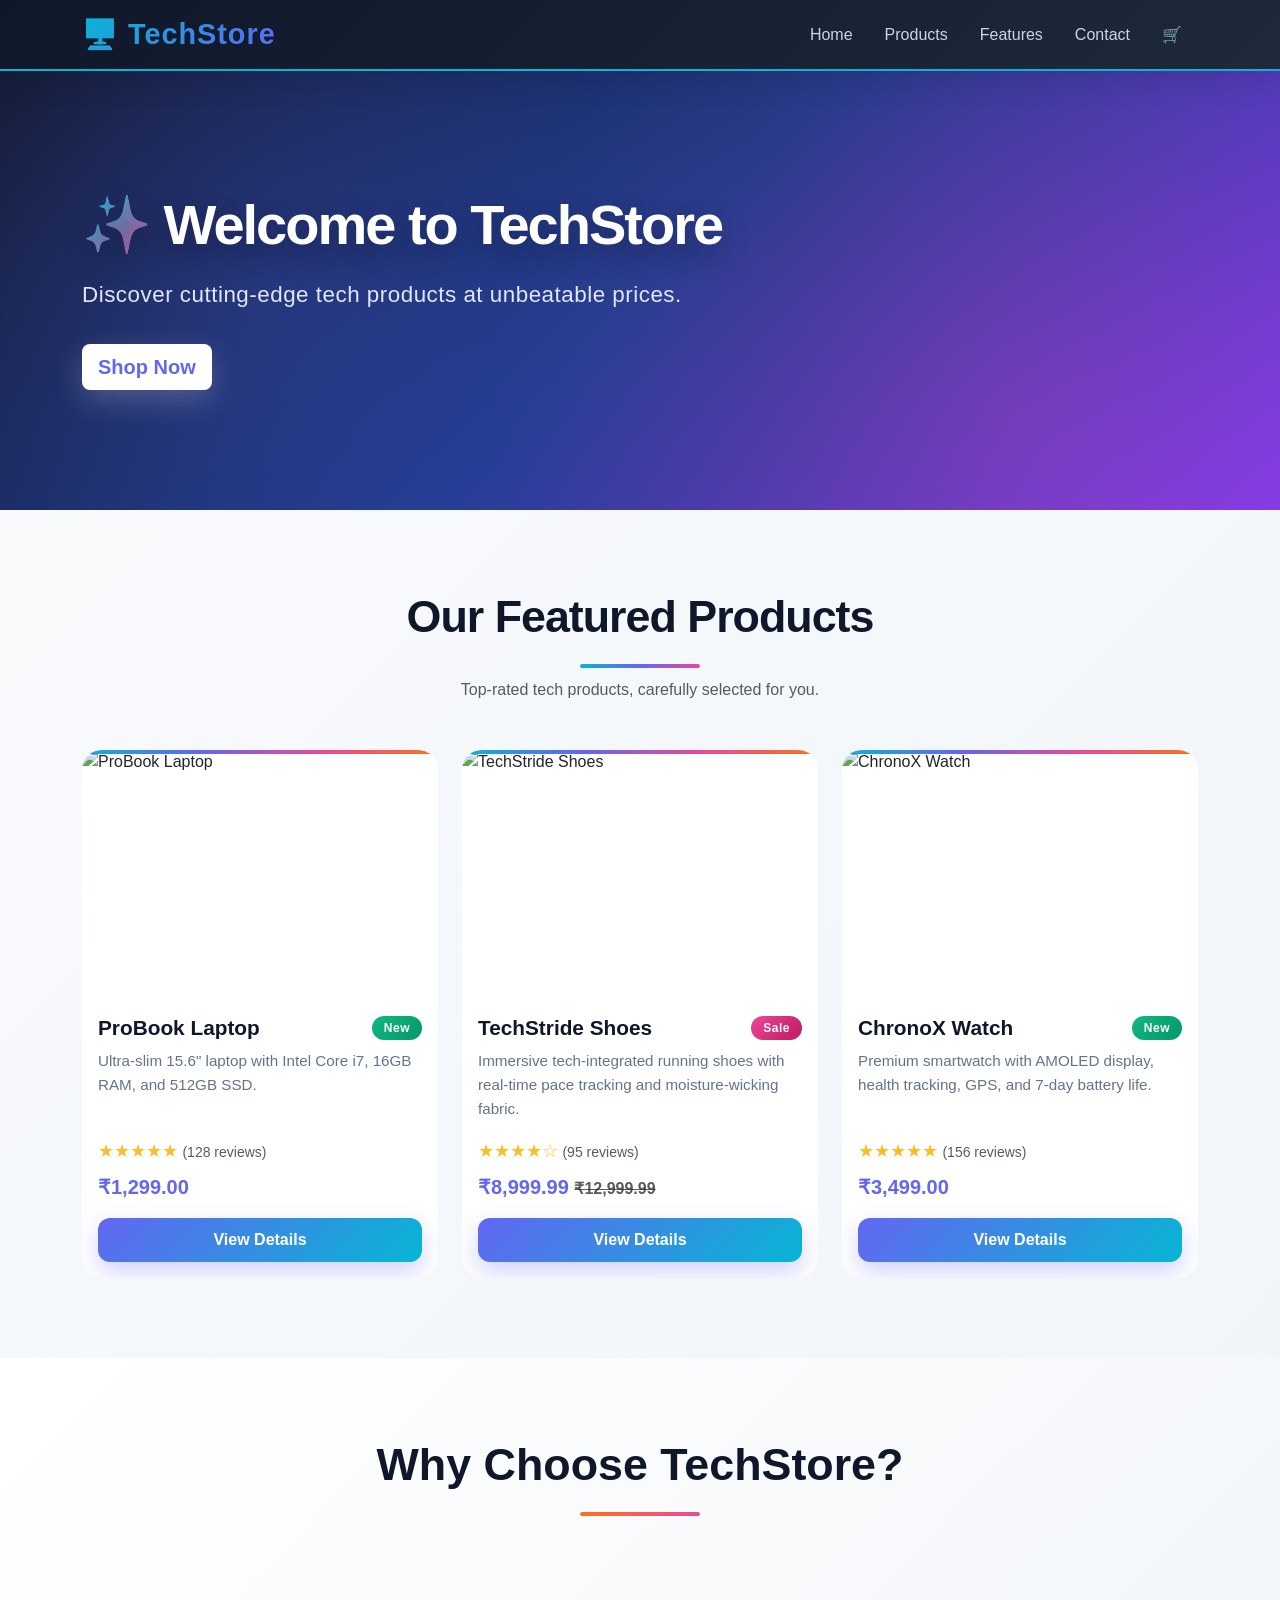
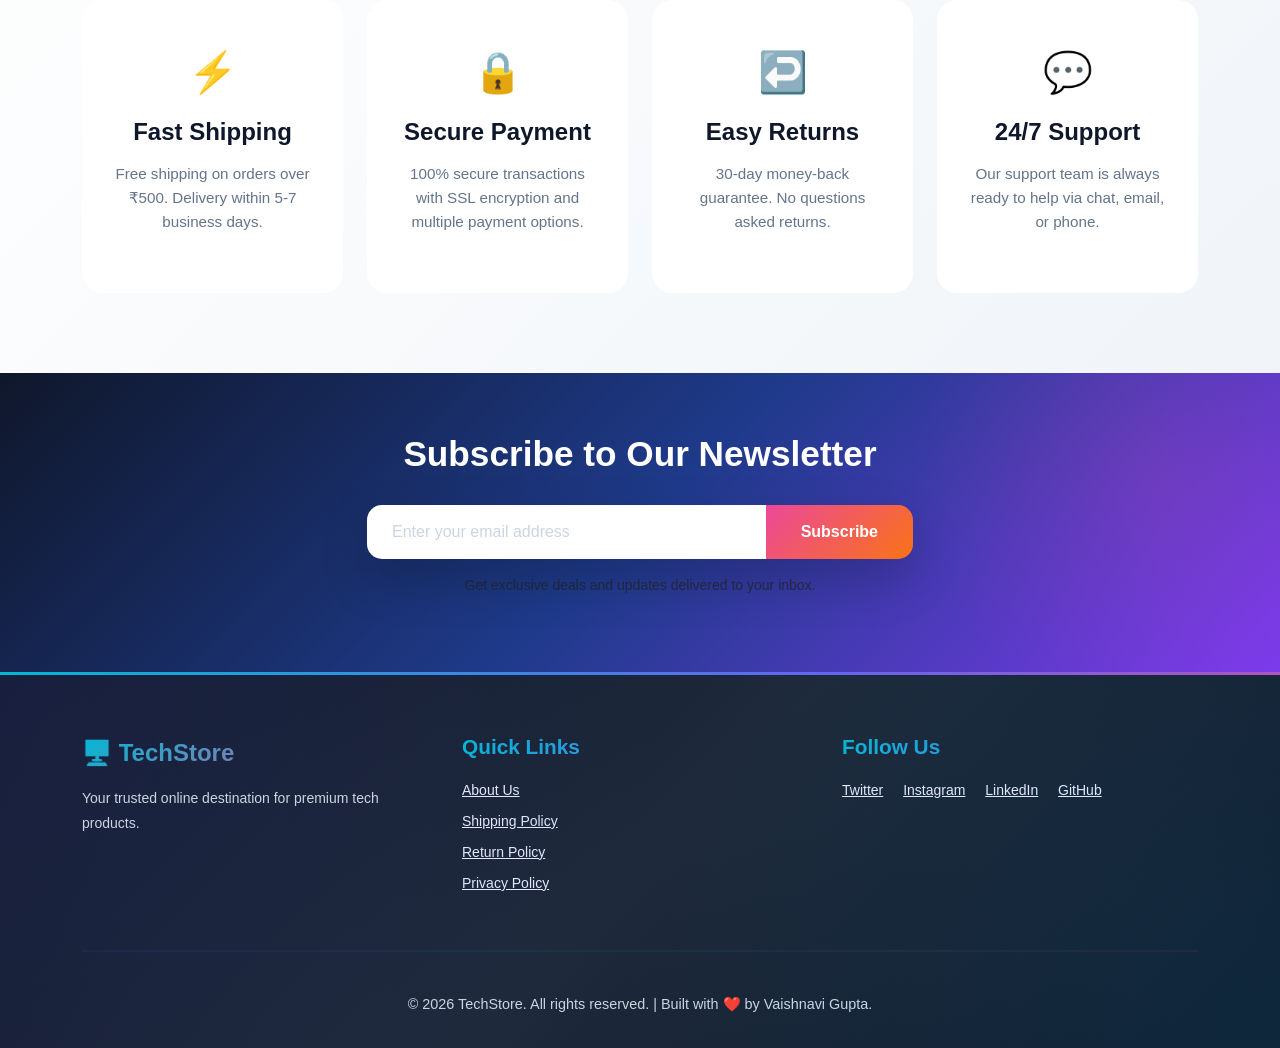
==== experiment2/index.html @ 3eb9b734 "commit exp" ====
<!DOCTYPE html>
<html lang="en">
<head>
  <meta charset="UTF-8" />
  <meta name="viewport" content="width=device-width, initial-scale=1.0" />
  <title>TechStore — Premium Tech Products</title>
  <!-- Bootstrap 5 CSS -->
  <link href="https://cdn.jsdelivr.net/npm/bootstrap@5.3.2/dist/css/bootstrap.min.css" rel="stylesheet" />
  <style>
    /* ============ CUSTOM COLOR SCHEME ============ */
    :root {
      --primary-dark: #0f172a;
      --primary-purple: #6366f1;
      --primary-pink: #ec4899;
      --primary-cyan: #06b6d4;
      --primary-orange: #f97316;
      --accent-light: #f8fafc;
      --text-dark: #0f172a;
      --text-light: #64748b;
    }

    * {
      margin: 0;
      padding: 0;
      box-sizing: border-box;
    }

    body {
      font-family: 'Segoe UI', Tahoma, Geneva, Verdana, sans-serif;
      background: linear-gradient(135deg, #f8fafc 0%, #f0f4f8 100%);
      color: var(--text-dark);
      overflow-x: hidden;
    }

    /* ============ NAVBAR ============ */
    .navbar {
      background: linear-gradient(135deg, #0f172a 0%, #1e293b 100%) !important;
      backdrop-filter: blur(10px);
      box-shadow: 0 10px 30px rgba(0, 0, 0, 0.1);
      border-bottom: 2px solid var(--primary-cyan);
    }

    .navbar-brand {
      font-size: 1.8rem !important;
      background: linear-gradient(135deg, var(--primary-cyan), var(--primary-purple));
      -webkit-background-clip: text;
      -webkit-text-fill-color: transparent;
      background-clip: text;
      letter-spacing: 1px;
      font-weight: 900 !important;
      transition: transform 0.3s ease;
    }

    .navbar-brand:hover {
      transform: scale(1.05);
    }

    .nav-link {
      color: #cbd5e1 !important;
      font-weight: 500;
      position: relative;
      transition: all 0.3s ease;
      margin: 0 8px;
    }

    .nav-link::after {
      content: '';
      position: absolute;
      width: 0;
      height: 2px;
      bottom: -5px;
      left: 0;
      background: linear-gradient(135deg, var(--primary-cyan), var(--primary-purple));
      transition: width 0.3s ease;
    }

    .nav-link:hover::after {
      width: 100%;
    }

    .nav-link:hover {
      color: var(--primary-cyan) !important;
      text-shadow: 0 0 10px rgba(6, 182, 212, 0.3);
    }

    /* ============ HERO BANNER ============ */
    #home {
      background: linear-gradient(135deg, #0f172a 0%, #1e3a8a 50%, #7c3aed 100%) !important;
      position: relative;
      overflow: hidden;
      padding: 120px 20px !important;
      color: white;
    }

    #home::before {
      content: '';
      position: absolute;
      top: 0;
      left: 0;
      right: 0;
      bottom: 0;
      background: radial-gradient(circle at 20% 50%, rgba(99, 102, 241, 0.2) 0%, transparent 50%),
                  radial-gradient(circle at 80% 80%, rgba(236, 72, 153, 0.2) 0%, transparent 50%);
      pointer-events: none;
    }

    #home > .container {
      position: relative;
      z-index: 1;
    }

    .display-4 {
      font-weight: 900;
      letter-spacing: -2px;
      text-shadow: 0 10px 30px rgba(0, 0, 0, 0.3);
      margin-bottom: 20px;
    }

    .display-4::before {
      content: '✨ ';
      background: linear-gradient(135deg, var(--primary-cyan), var(--primary-pink));
      -webkit-background-clip: text;
      -webkit-text-fill-color: transparent;
      background-clip: text;
    }

    .hero .lead {
      font-size: 1.4rem;
      color: #e0e7ff;
      font-weight: 300;
      letter-spacing: 0.5px;
    }

    .btn-light {
      background: white !important;
      color: var(--primary-purple) !important;
      font-weight: 700;
      border: none;
      transition: all 0.3s ease;
      box-shadow: 0 10px 30px rgba(255, 255, 255, 0.2);
    }

    .btn-light:hover {
      transform: translateY(-3px);
      box-shadow: 0 15px 40px rgba(255, 255, 255, 0.3);
      background: linear-gradient(135deg, var(--primary-cyan), var(--primary-purple)) !important;
      color: white !important;
    }

    /* ============ PRODUCT SECTION ============ */
    #products {
      background: linear-gradient(135deg, #f8fafc 0%, #f1f5f9 100%) !important;
      padding: 80px 20px !important;
    }

    #products h2 {
      color: var(--text-dark);
      font-weight: 900;
      font-size: 2.8rem;
      margin-bottom: 10px;
      letter-spacing: -1px;
    }

    #products h2::after {
      content: '';
      display: block;
      width: 120px;
      height: 4px;
      background: linear-gradient(135deg, var(--primary-cyan), var(--primary-purple), var(--primary-pink));
      margin: 20px auto 0;
      border-radius: 10px;
    }

    .card {
      border: none !important;
      overflow: hidden;
      transition: all 0.4s cubic-bezier(0.23, 1, 0.320, 1);
      border-radius: 20px !important;
      background: white;
      position: relative;
    }

    .card::before {
      content: '';
      position: absolute;
      top: 0;
      left: 0;
      right: 0;
      height: 4px;
      background: linear-gradient(135deg, var(--primary-cyan), var(--primary-purple), var(--primary-pink), var(--primary-orange));
      z-index: 10;
    }

    .card:hover {
      transform: translateY(-15px) scale(1.02);
      box-shadow: 0 30px 60px rgba(99, 102, 241, 0.2), 0 0 40px rgba(236, 72, 153, 0.1);
    }

    .card-img-top {
      height: 250px;
      object-fit: cover;
      transition: all 0.4s ease;
      filter: brightness(1);
    }

    .card:hover .card-img-top {
      filter: brightness(1.1) saturate(1.2);
      transform: scale(1.05);
    }

    .card-title {
      font-weight: 800;
      color: var(--text-dark);
      font-size: 1.3rem;
    }

    .card-text {
      color: var(--text-light);
      line-height: 1.6;
      font-size: 0.95rem;
    }

    .badge {
      padding: 6px 12px !important;
      font-weight: 700;
      font-size: 0.75rem;
      border-radius: 50px;
      letter-spacing: 0.5px;
    }

    .bg-success {
      background: linear-gradient(135deg, #10b981, #059669) !important;
    }

    .bg-danger {
      background: linear-gradient(135deg, var(--primary-pink), #be185d) !important;
    }

    .text-warning {
      color: #fbbf24 !important;
      font-size: 1.1rem;
    }

    .btn-primary {
      background: linear-gradient(135deg, var(--primary-purple), var(--primary-cyan)) !important;
      border: none;
      font-weight: 700;
      padding: 10px 24px;
      border-radius: 12px;
      transition: all 0.3s ease;
      box-shadow: 0 10px 25px rgba(99, 102, 241, 0.3);
    }

    .btn-primary:hover {
      transform: translateY(-2px);
      box-shadow: 0 15px 35px rgba(99, 102, 241, 0.4);
      background: linear-gradient(135deg, var(--primary-cyan), var(--primary-purple)) !important;
    }

    /* ============ FEATURES SECTION ============ */
    #features {
      background: linear-gradient(135deg, white 0%, #f0f4f8 100%) !important;
      padding: 80px 20px !important;
    }

    #features h2 {
      color: var(--text-dark);
      font-weight: 900;
      font-size: 2.8rem;
      margin-bottom: 10px;
    }

    #features h2::after {
      content: '';
      display: block;
      width: 120px;
      height: 4px;
      background: linear-gradient(135deg, var(--primary-orange), var(--primary-pink));
      margin: 20px auto 0;
      border-radius: 10px;
    }

    .feature-box {
      background: white;
      padding: 40px 30px;
      border-radius: 20px;
      text-align: center;
      transition: all 0.4s ease;
      border: 2px solid transparent;
      position: relative;
      overflow: hidden;
    }

    .feature-box::before {
      content: '';
      position: absolute;
      top: 0;
      left: 0;
      right: 0;
      bottom: 0;
      background: linear-gradient(135deg, rgba(99, 102, 241, 0.05), rgba(6, 182, 212, 0.05));
      opacity: 0;
      transition: opacity 0.3s ease;
      z-index: -1;
    }

    .feature-box:hover {
      transform: translateY(-10px);
      box-shadow: 0 20px 50px rgba(99, 102, 241, 0.15);
      border-color: var(--primary-purple);
    }

    .feature-box:hover::before {
      opacity: 1;
    }

    .feature-box h4 {
      font-weight: 800;
      color: var(--text-dark);
      font-size: 1.5rem;
      margin-bottom: 15px;
    }

    .feature-box p {
      color: var(--text-light);
      line-height: 1.6;
      font-size: 0.95rem;
    }

    /* ============ NEWSLETTER SECTION ============ */
    .newsletter {
      background: linear-gradient(135deg, #0f172a 0%, #1e3a8a 50%, #7c3aed 100%) !important;
      padding: 60px 20px !important;
      position: relative;
      overflow: hidden;
    }

    .newsletter::before {
      content: '';
      position: absolute;
      top: -50%;
      right: -10%;
      width: 500px;
      height: 500px;
      background: radial-gradient(circle, rgba(236, 72, 153, 0.15) 0%, transparent 70%);
      border-radius: 50%;
    }

    .newsletter h3 {
      font-weight: 900;
      font-size: 2.2rem;
      margin-bottom: 30px;
      color: white;
      position: relative;
      z-index: 1;
    }

    .input-group {
      box-shadow: 0 20px 50px rgba(0, 0, 0, 0.2);
      border-radius: 15px;
      overflow: hidden;
      position: relative;
      z-index: 1;
    }

    .form-control {
      border: none;
      padding: 15px 25px !important;
      font-size: 1rem;
      background: white;
      color: var(--text-dark);
    }

    .form-control::placeholder {
      color: #cbd5e1;
    }

    .input-group .btn {
      background: linear-gradient(135deg, var(--primary-pink), var(--primary-orange)) !important;
      border: none;
      padding: 15px 35px;
      font-weight: 700;
      transition: all 0.3s ease;
      color: white;
    }

    .input-group .btn:hover {
      transform: translateX(5px);
      box-shadow: 0 10px 30px rgba(236, 72, 153, 0.3);
    }

    /* ============ FOOTER ============ */
    footer {
      background: linear-gradient(135deg, #0f172a 0%, #1e293b 50%, #0f172a 100%) !important;
      border-top: 3px solid;
      border-image: linear-gradient(135deg, var(--primary-cyan), var(--primary-purple), var(--primary-pink)) 1;
      padding: 60px 20px 30px !important;
      position: relative;
      overflow: hidden;
    }

    footer::before {
      content: '';
      position: absolute;
      top: 0;
      left: 0;
      right: 0;
      bottom: 0;
      background: radial-gradient(circle at 0% 0%, rgba(99, 102, 241, 0.1) 0%, transparent 50%),
                  radial-gradient(circle at 100% 100%, rgba(6, 182, 212, 0.1) 0%, transparent 50%);
      pointer-events: none;
      z-index: 0;
    }

    footer > .container {
      position: relative;
      z-index: 1;
    }

    footer h5 {
      color: white;
      font-weight: 800;
      font-size: 1.3rem;
      margin-bottom: 20px;
      background: linear-gradient(135deg, var(--primary-cyan), var(--primary-purple));
      -webkit-background-clip: text;
      -webkit-text-fill-color: transparent;
      background-clip: text;
    }

    footer p {
      color: #cbd5e1;
      line-height: 1.8;
    }

    footer .text-muted {
      color: #94a3b8 !important;
    }

    footer a {
      color: #e0e7ff !important;
      transition: all 0.3s ease;
      position: relative;
      display: inline-block;
    }

    footer a::before {
      content: '';
      position: absolute;
      width: 0;
      height: 2px;
      bottom: -5px;
      left: 0;
      background: linear-gradient(135deg, var(--primary-cyan), var(--primary-purple));
      transition: width 0.3s ease;
    }

    footer a:hover {
      color: var(--primary-cyan) !important;
      text-shadow: 0 0 10px rgba(6, 182, 212, 0.5);
    }

    footer a:hover::before {
      width: 100%;
    }

    footer ul li {
      margin: 10px 0;
    }

    footer ul li a {
      color: #cbd5e1;
    }

    footer ul li a:hover {
      color: var(--primary-cyan);
    }

    footer hr {
      background: linear-gradient(135deg, rgba(99, 102, 241, 0.3), rgba(6, 182, 212, 0.3), rgba(236, 72, 153, 0.3)) !important;
      border: none;
      height: 2px;
      margin: 40px 0;
    }

    .footer-bottom {
      text-align: center;
      color: #94a3b8;
      font-size: 0.9rem;
    }

    .footer-bottom p {
      margin: 0;
    }

    .footer-brand {
      font-size: 1.5rem;
      font-weight: 900;
      background: linear-gradient(135deg, var(--primary-cyan), var(--primary-pink));
      -webkit-background-clip: text;
      -webkit-text-fill-color: transparent;
      background-clip: text;
      margin-bottom: 15px;
    }

    /* ============ RESPONSIVE ============ */
    @media (max-width: 768px) {
      .display-4 {
        font-size: 2rem;
      }

      #products h2,
      #features h2 {
        font-size: 2rem;
      }

      .card {
        margin-bottom: 20px;
      }

      .feature-box {
        margin-bottom: 20px;
      }

      footer .row > div {
        margin-bottom: 30px;
      }
    }
  </style>
</head>
<body>
  <!-- ============ NAVBAR ============ -->
  <nav class="navbar navbar-expand-lg navbar-dark sticky-top">
    <div class="container">
      <a class="navbar-brand" href="#">🖥️ TechStore</a>
      <button
        class="navbar-toggler"
        type="button"
        data-bs-toggle="collapse"
        data-bs-target="#navbarMenu"
        aria-controls="navbarMenu"
        aria-expanded="false"
        aria-label="Toggle navigation"
      >
        <span class="navbar-toggler-icon"></span>
      </button>
      <div class="collapse navbar-collapse" id="navbarMenu">
        <ul class="navbar-nav ms-auto">
          <li class="nav-item"><a class="nav-link active" href="#home">Home</a></li>
          <li class="nav-item"><a class="nav-link" href="#products">Products</a></li>
          <li class="nav-item"><a class="nav-link" href="#features">Features</a></li>
          <li class="nav-item"><a class="nav-link" href="#contact">Contact</a></li>
          <li class="nav-item"><a class="nav-link" href="#"><i class="bi bi-cart"></i> 🛒</a></li>
        </ul>
      </div>
    </div>
  </nav>

  <!-- ============ HERO BANNER ============ -->
  <section id="home" class="hero">
    <div class="container">
      <h1 class="display-4">Welcome to TechStore</h1>
      <p class="lead">Discover cutting-edge tech products at unbeatable prices.</p>
      <a href="#products" class="btn btn-light btn-lg mt-3">Shop Now</a>
    </div>
  </section>

  <!-- ============ PRODUCT SECTION ============ -->
  <section id="products">
    <div class="container">
      <h2 class="text-center">Our Featured Products</h2>
      <p class="text-center text-muted mb-5">Top-rated tech products, carefully selected for you.</p>
      <div class="row g-4">
        <!-- Card 1 - Laptop -->
        <div class="col-lg-4 col-md-6 col-sm-12">
          <div class="card h-100">
            <img
              src="https://th.bing.com/th/id/OIP.7ldlfMMZkvRxM_qWwoktrQHaE8?o=7rm=3&rs=1&pid=ImgDetMain&o=7&rm=3"
              class="card-img-top"
              alt="ProBook Laptop"
            />
            <div class="card-body d-flex flex-column">
              <div class="d-flex justify-content-between align-items-center mb-2">
                <h5 class="card-title mb-0">ProBook Laptop</h5>
                <span class="badge bg-success">New</span>
              </div>
              <p class="card-text flex-grow-1">
                Ultra-slim 15.6" laptop with Intel Core i7, 16GB RAM, and 512GB SSD.
              </p>
              <div class="mb-2">
                <span class="text-warning">★★★★★</span>
                <span class="text-muted small">(128 reviews)</span>
              </div>
              <p class="fw-bold fs-5" style="color: var(--primary-purple);">₹1,299.00</p>
              <button
                type="button"
                class="btn btn-primary mt-auto"
                data-bs-toggle="modal"
                data-bs-target="#laptopModal"
              >
                View Details
              </button>
            </div>
          </div>
        </div>

        <!-- Card 2 - Shoes -->
        <div class="col-lg-4 col-md-6 col-sm-12">
          <div class="card h-100">
            <img
              src="https://tse1.mm.bing.net/th/id/OIP.Vx4iFW-Zg-_C3Lg3V5VknwHaFj?rs=1&pid=ImgDetMain&o=7&rm=3"
              class="card-img-top"
              alt="TechStride Shoes"
            />
            <div class="card-body d-flex flex-column">
              <div class="d-flex justify-content-between align-items-center mb-2">
                <h5 class="card-title mb-0">TechStride Shoes</h5>
                <span class="badge bg-danger">Sale</span>
              </div>
              <p class="card-text flex-grow-1">
                Immersive tech-integrated running shoes with real-time pace tracking and moisture-wicking fabric.
              </p>
              <div class="mb-2">
                <span class="text-warning">★★★★☆</span>
                <span class="text-muted small">(95 reviews)</span>
              </div>
              <p class="fw-bold fs-5" style="color: var(--primary-purple);">₹8,999.99 <s class="text-muted fs-6">₹12,999.99</s></p>
              <button
                type="button"
                class="btn btn-primary mt-auto"
                data-bs-toggle="modal"
                data-bs-target="#shoesModal"
              >
                View Details
              </button>
            </div>
          </div>
        </div>

        <!-- Card 3 - Watch -->
        <div class="col-lg-4 col-md-6 col-sm-12">
          <div class="card h-100">
            <img
              src="https://media.rolex.com/image/upload/q_auto:eco/f_auto/c_limit,w_1920/v1720779703/rolexcom/collection/family-pages/classic-watches/sky-dweller/landing/2024/principales/updates/classic-watches-sky-dweller-time-under-crontrol_m336938-0006_2401jva_002"
              class="card-img-top"
              alt="ChronoX Watch"
            />
            <div class="card-body d-flex flex-column">
              <div class="d-flex justify-content-between align-items-center mb-2">
                <h5 class="card-title mb-0">ChronoX Watch</h5>
                <span class="badge bg-success">New</span>
              </div>
              <p class="card-text flex-grow-1">
                Premium smartwatch with AMOLED display, health tracking, GPS, and 7-day battery life.
              </p>
              <div class="mb-2">
                <span class="text-warning">★★★★★</span>
                <span class="text-muted small">(156 reviews)</span>
              </div>
              <p class="fw-bold fs-5" style="color: var(--primary-purple);">₹3,499.00</p>
              <button
                type="button"
                class="btn btn-primary mt-auto"
                data-bs-toggle="modal"
                data-bs-target="#watchModal"
              >
                View Details
              </button>
            </div>
          </div>
        </div>
      </div>
    </div>
  </section>

  <!-- ============ FEATURES SECTION ============ -->
  <section id="features">
    <div class="container">
      <h2 class="text-center">Why Choose TechStore?</h2>
      <div class="row g-4" style="margin-top: 60px;">
        <div class="col-md-3">
          <div class="feature-box">
            <div class="mb-3" style="font-size: 2.5rem;">⚡</div>
            <h4>Fast Shipping</h4>
            <p>Free shipping on orders over ₹500. Delivery within 5-7 business days.</p>
          </div>
        </div>
        <div class="col-md-3">
          <div class="feature-box">
            <div class="mb-3" style="font-size: 2.5rem;">🔒</div>
            <h4>Secure Payment</h4>
            <p>100% secure transactions with SSL encryption and multiple payment options.</p>
          </div>
        </div>
        <div class="col-md-3">
          <div class="feature-box">
            <div class="mb-3" style="font-size: 2.5rem;">↩️</div>
            <h4>Easy Returns</h4>
            <p>30-day money-back guarantee. No questions asked returns.</p>
          </div>
        </div>
        <div class="col-md-3">
          <div class="feature-box">
            <div class="mb-3" style="font-size: 2.5rem;">💬</div>
            <h4>24/7 Support</h4>
            <p>Our support team is always ready to help via chat, email, or phone.</p>
          </div>
        </div>
      </div>
    </div>
  </section>

  <!-- ============ NEWSLETTER ============ -->
  <section class="newsletter">
    <div class="container">
      <h3 class="text-center">Subscribe to Our Newsletter</h3>
      <div class="row justify-content-center">
        <div class="col-md-6">
          <div class="input-group mb-3">
            <input
              type="email"
              class="form-control"
              placeholder="Enter your email address"
              aria-label="Enter your email"
            />
            <button class="btn" type="button">Subscribe</button>
          </div>
          <p class="text-center text-muted small">Get exclusive deals and updates delivered to your inbox.</p>
        </div>
      </div>
    </div>
  </section>

  <!-- ============ FOOTER ============ -->
  <footer id="contact">
    <div class="container">
      <div class="row mb-4">
        <div class="col-md-4">
          <div class="footer-brand">🖥️ TechStore</div>
          <p class="small">Your trusted online destination for premium tech products.</p>
        </div>
        <div class="col-md-4">
          <h5>Quick Links</h5>
          <ul class="list-unstyled small">
            <li><a href="#">About Us</a></li>
            <li><a href="#">Shipping Policy</a></li>
            <li><a href="#">Return Policy</a></li>
            <li><a href="#">Privacy Policy</a></li>
          </ul>
        </div>
        <div class="col-md-4">
          <h5>Follow Us</h5>
          <div class="small">
            <a href="#" class="me-3">Twitter</a>
            <a href="#" class="me-3">Instagram</a>
            <a href="#" class="me-3">LinkedIn</a>
            <a href="#">GitHub</a>
          </div>
        </div>
      </div>
      <hr />
      <div class="footer-bottom">
        <p>&copy; 2026 TechStore. All rights reserved. | Built with ❤️ by Vaishnavi Gupta.</p>
      </div>
    </div>
  </footer>

  <!-- ============ PRODUCT MODALS ============ -->

  <!-- LAPTOP MODAL -->
  <div class="modal fade" id="laptopModal" tabindex="-1" aria-labelledby="laptopModalLabel" aria-hidden="true">
    <div class="modal-dialog modal-lg">
      <div class="modal-content">
        <div class="modal-header">
          <h5 class="modal-title" id="laptopModalLabel">ProBook Laptop - Product Details</h5>
          <button type="button" class="btn-close btn-close-white" data-bs-dismiss="modal" aria-label="Close"></button>
        </div>
        <div class="modal-body">
          <div class="row">
            <div class="col-md-5">
              <img
                src="https://th.bing.com/th/id/OIP.7ldlfMMZkvRxM_qWwoktrQHaE8?o=7rm=3&rs=1&pid=ImgDetMain&o=7&rm=3"
                class="img-fluid rounded"
                alt="ProBook Laptop"
              />
            </div>
            <div class="col-md-7">
              <h4>ProBook Laptop</h4>
              <span class="badge bg-success mb-3">New Arrival</span>
              <div class="mb-3">
                <span class="text-warning">★★★★★</span>
                <span class="text-muted small">(128 customer reviews)</span>
              </div>
              <p class="text-muted">
                The ProBook is engineered for professionals who demand performance.
                Featuring an Intel Core i7 processor and a lightning-fast NVMe SSD,
                it handles everything from video editing to software development with ease.
              </p>
              <h6 class="fw-bold mt-3">Key Features:</h6>
              <ul class="list-unstyled small">
                <li>✅ Intel Core i7 12th Gen</li>
                <li>✅ 16GB DDR5 RAM</li>
                <li>✅ 512GB NVMe SSD</li>
                <li>✅ 15.6" FHD IPS Display</li>
                <li>✅ 12-hour battery life</li>
                <li>✅ Backlit keyboard</li>
              </ul>
              <div class="alert alert-info mt-3 py-2">
                <small><strong>In Stock:</strong> 25 units available</small>
              </div>
              <h4 class="text-primary mt-3">₹1,299.00</h4>
            </div>
          </div>
        </div>
        <div class="modal-footer">
          <button type="button" class="btn btn-secondary" data-bs-dismiss="modal">Close</button>
          <button type="button" class="btn btn-success">Add to Cart 🛒</button>
        </div>
      </div>
    </div>
  </div>

  <!-- SHOES MODAL -->
  <div class="modal fade" id="shoesModal" tabindex="-1" aria-labelledby="shoesModalLabel" aria-hidden="true">
    <div class="modal-dialog modal-lg">
      <div class="modal-content">
        <div class="modal-header" style="background: linear-gradient(135deg, var(--primary-pink), var(--primary-orange)) !important;">
          <h5 class="modal-title" id="shoesModalLabel">TechStride Shoes - Product Details</h5>
          <button type="button" class="btn-close btn-close-white" data-bs-dismiss="modal" aria-label="Close"></button>
        </div>
        <div class="modal-body">
          <div class="row">
            <div class="col-md-5">
              <img
                src="https://tse1.mm.bing.net/th/id/OIP.Vx4iFW-Zg-_C3Lg3V5VknwHaFj?rs=1&pid=ImgDetMain&o=7&rm=3"
                class="img-fluid rounded"
                alt="TechStride Shoes"
              />
            </div>
            <div class="col-md-7">
              <h4>TechStride Shoes</h4>
              <span class="badge bg-danger mb-3">On Sale 31% OFF</span>
              <div class="mb-3">
                <span class="text-warning">★★★★☆</span>
                <span class="text-muted small">(95 customer reviews)</span>
              </div>
              <p class="text-muted">
                Immersive tech-integrated running shoes designed for athletes and fitness enthusiasts.
                Real-time pace tracking with built-in sensors and moisture-wicking fabric keeps your feet comfortable during intense workouts.
              </p>
              <h6 class="fw-bold mt-3">Key Features:</h6>
              <ul class="list-unstyled small">
                <li>✅ Real-Time Pace Tracking</li>
                <li>✅ Moisture-Wicking Fabric</li>
                <li>✅ Lightweight Design</li>
                <li>✅ Cushioned Sole for Comfort</li>
                <li>✅ Durable Rubber Outsole</li>
                <li>✅ Available in 5 Colors</li>
              </ul>
              <div class="alert alert-info mt-3 py-2">
                <small><strong>In Stock:</strong> 42 pairs available</small>
              </div>
              <h4 class="text-primary mt-3">₹8,999.99 <s class="text-muted">₹12,999.99</s></h4>
            </div>
          </div>
        </div>
        <div class="modal-footer">
          <button type="button" class="btn btn-secondary" data-bs-dismiss="modal">Close</button>
          <button type="button" class="btn btn-success">Add to Cart 🛒</button>
        </div>
      </div>
    </div>
  </div>

  <!-- WATCH MODAL -->
  <div class="modal fade" id="watchModal" tabindex="-1" aria-labelledby="watchModalLabel" aria-hidden="true">
    <div class="modal-dialog modal-lg">
      <div class="modal-content">
        <div class="modal-header" style="background: linear-gradient(135deg, var(--primary-cyan), #0891b2) !important;">
          <h5 class="modal-title" id="watchModalLabel">ChronoX Watch - Product Details</h5>
          <button type="button" class="btn-close btn-close-white" data-bs-dismiss="modal" aria-label="Close"></button>
        </div>
        <div class="modal-body">
          <div class="row">
            <div class="col-md-5">
              <img
                src="https://media.rolex.com/image/upload/q_auto:eco/f_auto/c_limit,w_1920/v1720779703/rolexcom/collection/family-pages/classic-watches/sky-dweller/landing/2024/principales/updates/classic-watches-sky-dweller-time-under-crontrol_m336938-0006_2401jva_002"
                class="img-fluid rounded"
                alt="ChronoX Watch"
              />
            </div>
            <div class="col-md-7">
              <h4>ChronoX Watch</h4>
              <span class="badge bg-success mb-3">Premium Quality</span>
              <div class="mb-3">
                <span class="text-warning">★★★★★</span>
                <span class="text-muted small">(156 customer reviews)</span>
              </div>
              <p class="text-muted">
                The ultimate smartwatch for tech enthusiasts. Premium AMOLED display with always-on feature,
                comprehensive health tracking, built-in GPS, and exceptional 7-day battery life make it perfect for daily use.
              </p>
              <h6 class="fw-bold mt-3">Key Features:</h6>
              <ul class="list-unstyled small">
                <li>✅ AMOLED Display (Always-On)</li>
                <li>✅ Health Tracking (Heart Rate, Sleep)</li>
                <li>✅ Built-in GPS</li>
                <li>✅ Water-Resistant (5ATM)</li>
                <li>✅ 7-Day Battery Life</li>
                <li>✅ Multiple Watch Faces</li>
              </ul>
              <div class="alert alert-info mt-3 py-2">
                <small><strong>In Stock:</strong> 18 units available</small>
              </div>
              <h4 class="text-primary mt-3">₹3,499.00</h4>
            </div>
          </div>
        </div>
        <div class="modal-footer">
          <button type="button" class="btn btn-secondary" data-bs-dismiss="modal">Close</button>
          <button type="button" class="btn btn-success">Add to Cart 🛒</button>
        </div>
      </div>
    </div>
  </div>

  <!-- Bootstrap 5 JS Bundle -->
  <script src="https://cdn.jsdelivr.net/npm/bootstrap@5.3.2/dist/js/bootstrap.bundle.min.js"></script>
</body>
</html>
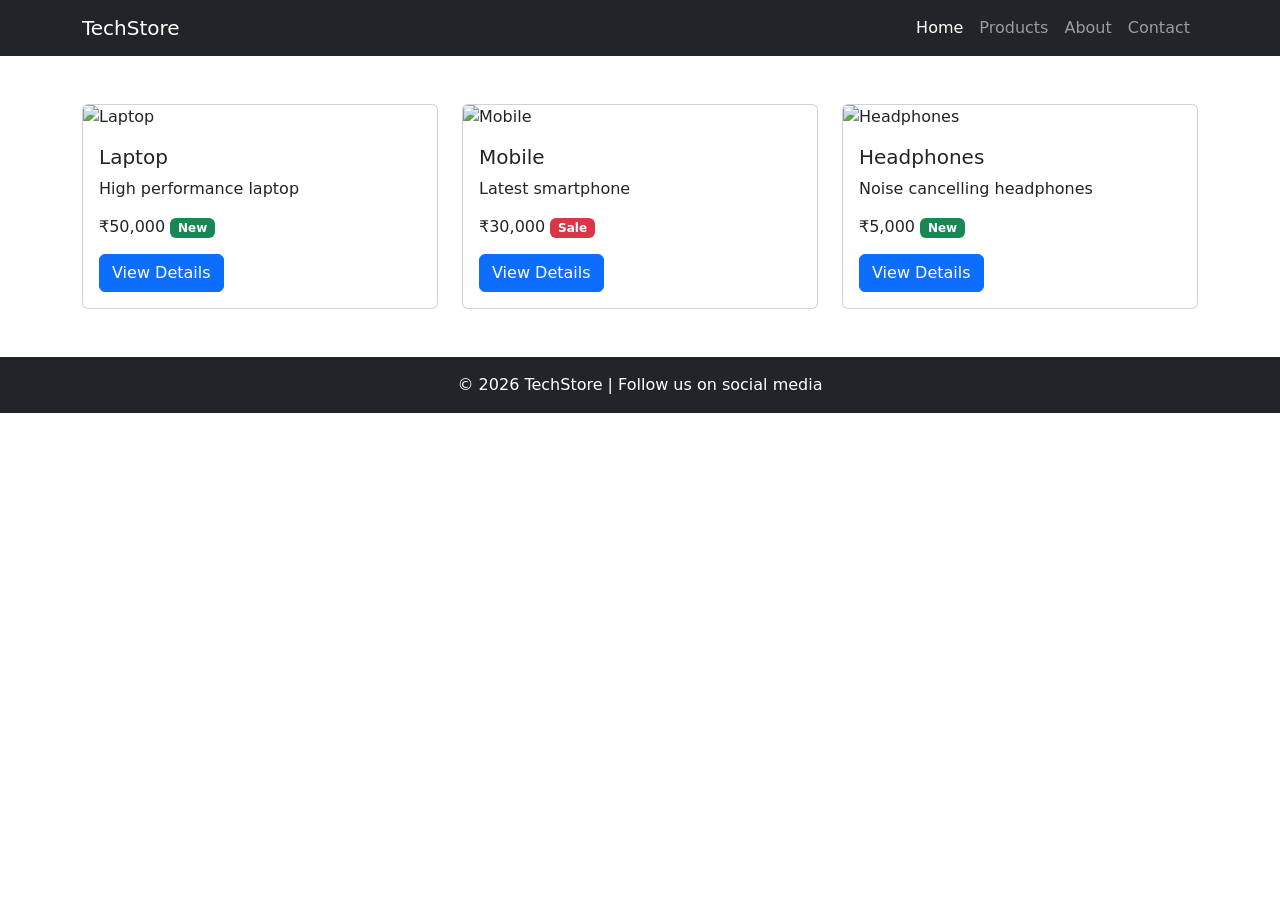
==== commit fb61f587: "add exp2 index.html" ====
--- a/experiment2/index.html
+++ b/experiment2/index.html
@@ -1,930 +1,156 @@
 <!DOCTYPE html>
 <html lang="en">
 <head>
-  <meta charset="UTF-8" />
-  <meta name="viewport" content="width=device-width, initial-scale=1.0" />
-  <title>TechStore — Premium Tech Products</title>
-  <!-- Bootstrap 5 CSS -->
-  <link href="https://cdn.jsdelivr.net/npm/bootstrap@5.3.2/dist/css/bootstrap.min.css" rel="stylesheet" />
-  <style>
-    /* ============ CUSTOM COLOR SCHEME ============ */
-    :root {
-      --primary-dark: #0f172a;
-      --primary-purple: #6366f1;
-      --primary-pink: #ec4899;
-      --primary-cyan: #06b6d4;
-      --primary-orange: #f97316;
-      --accent-light: #f8fafc;
-      --text-dark: #0f172a;
-      --text-light: #64748b;
-    }
+    <meta charset="UTF-8">
+    <meta name="viewport" content="width=device-width, initial-scale=1.0">
+    <title>TechStore</title>
 
-    * {
-      margin: 0;
-      padding: 0;
-      box-sizing: border-box;
-    }
-
-    body {
-      font-family: 'Segoe UI', Tahoma, Geneva, Verdana, sans-serif;
-      background: linear-gradient(135deg, #f8fafc 0%, #f0f4f8 100%);
-      color: var(--text-dark);
-      overflow-x: hidden;
-    }
-
-    /* ============ NAVBAR ============ */
-    .navbar {
-      background: linear-gradient(135deg, #0f172a 0%, #1e293b 100%) !important;
-      backdrop-filter: blur(10px);
-      box-shadow: 0 10px 30px rgba(0, 0, 0, 0.1);
-      border-bottom: 2px solid var(--primary-cyan);
-    }
-
-    .navbar-brand {
-      font-size: 1.8rem !important;
-      background: linear-gradient(135deg, var(--primary-cyan), var(--primary-purple));
-      -webkit-background-clip: text;
-      -webkit-text-fill-color: transparent;
-      background-clip: text;
-      letter-spacing: 1px;
-      font-weight: 900 !important;
-      transition: transform 0.3s ease;
-    }
-
-    .navbar-brand:hover {
-      transform: scale(1.05);
-    }
-
-    .nav-link {
-      color: #cbd5e1 !important;
-      font-weight: 500;
-      position: relative;
-      transition: all 0.3s ease;
-      margin: 0 8px;
-    }
-
-    .nav-link::after {
-      content: '';
-      position: absolute;
-      width: 0;
-      height: 2px;
-      bottom: -5px;
-      left: 0;
-      background: linear-gradient(135deg, var(--primary-cyan), var(--primary-purple));
-      transition: width 0.3s ease;
-    }
-
-    .nav-link:hover::after {
-      width: 100%;
-    }
-
-    .nav-link:hover {
-      color: var(--primary-cyan) !important;
-      text-shadow: 0 0 10px rgba(6, 182, 212, 0.3);
-    }
-
-    /* ============ HERO BANNER ============ */
-    #home {
-      background: linear-gradient(135deg, #0f172a 0%, #1e3a8a 50%, #7c3aed 100%) !important;
-      position: relative;
-      overflow: hidden;
-      padding: 120px 20px !important;
-      color: white;
-    }
-
-    #home::before {
-      content: '';
-      position: absolute;
-      top: 0;
-      left: 0;
-      right: 0;
-      bottom: 0;
-      background: radial-gradient(circle at 20% 50%, rgba(99, 102, 241, 0.2) 0%, transparent 50%),
-                  radial-gradient(circle at 80% 80%, rgba(236, 72, 153, 0.2) 0%, transparent 50%);
-      pointer-events: none;
-    }
-
-    #home > .container {
-      position: relative;
-      z-index: 1;
-    }
-
-    .display-4 {
-      font-weight: 900;
-      letter-spacing: -2px;
-      text-shadow: 0 10px 30px rgba(0, 0, 0, 0.3);
-      margin-bottom: 20px;
-    }
-
-    .display-4::before {
-      content: '✨ ';
-      background: linear-gradient(135deg, var(--primary-cyan), var(--primary-pink));
-      -webkit-background-clip: text;
-      -webkit-text-fill-color: transparent;
-      background-clip: text;
-    }
-
-    .hero .lead {
-      font-size: 1.4rem;
-      color: #e0e7ff;
-      font-weight: 300;
-      letter-spacing: 0.5px;
-    }
-
-    .btn-light {
-      background: white !important;
-      color: var(--primary-purple) !important;
-      font-weight: 700;
-      border: none;
-      transition: all 0.3s ease;
-      box-shadow: 0 10px 30px rgba(255, 255, 255, 0.2);
-    }
-
-    .btn-light:hover {
-      transform: translateY(-3px);
-      box-shadow: 0 15px 40px rgba(255, 255, 255, 0.3);
-      background: linear-gradient(135deg, var(--primary-cyan), var(--primary-purple)) !important;
-      color: white !important;
-    }
-
-    /* ============ PRODUCT SECTION ============ */
-    #products {
-      background: linear-gradient(135deg, #f8fafc 0%, #f1f5f9 100%) !important;
-      padding: 80px 20px !important;
-    }
-
-    #products h2 {
-      color: var(--text-dark);
-      font-weight: 900;
-      font-size: 2.8rem;
-      margin-bottom: 10px;
-      letter-spacing: -1px;
-    }
-
-    #products h2::after {
-      content: '';
-      display: block;
-      width: 120px;
-      height: 4px;
-      background: linear-gradient(135deg, var(--primary-cyan), var(--primary-purple), var(--primary-pink));
-      margin: 20px auto 0;
-      border-radius: 10px;
-    }
-
-    .card {
-      border: none !important;
-      overflow: hidden;
-      transition: all 0.4s cubic-bezier(0.23, 1, 0.320, 1);
-      border-radius: 20px !important;
-      background: white;
-      position: relative;
-    }
-
-    .card::before {
-      content: '';
-      position: absolute;
-      top: 0;
-      left: 0;
-      right: 0;
-      height: 4px;
-      background: linear-gradient(135deg, var(--primary-cyan), var(--primary-purple), var(--primary-pink), var(--primary-orange));
-      z-index: 10;
-    }
-
-    .card:hover {
-      transform: translateY(-15px) scale(1.02);
-      box-shadow: 0 30px 60px rgba(99, 102, 241, 0.2), 0 0 40px rgba(236, 72, 153, 0.1);
-    }
-
-    .card-img-top {
-      height: 250px;
-      object-fit: cover;
-      transition: all 0.4s ease;
-      filter: brightness(1);
-    }
-
-    .card:hover .card-img-top {
-      filter: brightness(1.1) saturate(1.2);
-      transform: scale(1.05);
-    }
-
-    .card-title {
-      font-weight: 800;
-      color: var(--text-dark);
-      font-size: 1.3rem;
-    }
-
-    .card-text {
-      color: var(--text-light);
-      line-height: 1.6;
-      font-size: 0.95rem;
-    }
-
-    .badge {
-      padding: 6px 12px !important;
-      font-weight: 700;
-      font-size: 0.75rem;
-      border-radius: 50px;
-      letter-spacing: 0.5px;
-    }
-
-    .bg-success {
-      background: linear-gradient(135deg, #10b981, #059669) !important;
-    }
-
-    .bg-danger {
-      background: linear-gradient(135deg, var(--primary-pink), #be185d) !important;
-    }
-
-    .text-warning {
-      color: #fbbf24 !important;
-      font-size: 1.1rem;
-    }
-
-    .btn-primary {
-      background: linear-gradient(135deg, var(--primary-purple), var(--primary-cyan)) !important;
-      border: none;
-      font-weight: 700;
-      padding: 10px 24px;
-      border-radius: 12px;
-      transition: all 0.3s ease;
-      box-shadow: 0 10px 25px rgba(99, 102, 241, 0.3);
-    }
-
-    .btn-primary:hover {
-      transform: translateY(-2px);
-      box-shadow: 0 15px 35px rgba(99, 102, 241, 0.4);
-      background: linear-gradient(135deg, var(--primary-cyan), var(--primary-purple)) !important;
-    }
-
-    /* ============ FEATURES SECTION ============ */
-    #features {
-      background: linear-gradient(135deg, white 0%, #f0f4f8 100%) !important;
-      padding: 80px 20px !important;
-    }
-
-    #features h2 {
-      color: var(--text-dark);
-      font-weight: 900;
-      font-size: 2.8rem;
-      margin-bottom: 10px;
-    }
-
-    #features h2::after {
-      content: '';
-      display: block;
-      width: 120px;
-      height: 4px;
-      background: linear-gradient(135deg, var(--primary-orange), var(--primary-pink));
-      margin: 20px auto 0;
-      border-radius: 10px;
-    }
-
-    .feature-box {
-      background: white;
-      padding: 40px 30px;
-      border-radius: 20px;
-      text-align: center;
-      transition: all 0.4s ease;
-      border: 2px solid transparent;
-      position: relative;
-      overflow: hidden;
-    }
-
-    .feature-box::before {
-      content: '';
-      position: absolute;
-      top: 0;
-      left: 0;
-      right: 0;
-      bottom: 0;
-      background: linear-gradient(135deg, rgba(99, 102, 241, 0.05), rgba(6, 182, 212, 0.05));
-      opacity: 0;
-      transition: opacity 0.3s ease;
-      z-index: -1;
-    }
-
-    .feature-box:hover {
-      transform: translateY(-10px);
-      box-shadow: 0 20px 50px rgba(99, 102, 241, 0.15);
-      border-color: var(--primary-purple);
-    }
-
-    .feature-box:hover::before {
-      opacity: 1;
-    }
-
-    .feature-box h4 {
-      font-weight: 800;
-      color: var(--text-dark);
-      font-size: 1.5rem;
-      margin-bottom: 15px;
-    }
-
-    .feature-box p {
-      color: var(--text-light);
-      line-height: 1.6;
-      font-size: 0.95rem;
-    }
-
-    /* ============ NEWSLETTER SECTION ============ */
-    .newsletter {
-      background: linear-gradient(135deg, #0f172a 0%, #1e3a8a 50%, #7c3aed 100%) !important;
-      padding: 60px 20px !important;
-      position: relative;
-      overflow: hidden;
-    }
-
-    .newsletter::before {
-      content: '';
-      position: absolute;
-      top: -50%;
-      right: -10%;
-      width: 500px;
-      height: 500px;
-      background: radial-gradient(circle, rgba(236, 72, 153, 0.15) 0%, transparent 70%);
-      border-radius: 50%;
-    }
-
-    .newsletter h3 {
-      font-weight: 900;
-      font-size: 2.2rem;
-      margin-bottom: 30px;
-      color: white;
-      position: relative;
-      z-index: 1;
-    }
-
-    .input-group {
-      box-shadow: 0 20px 50px rgba(0, 0, 0, 0.2);
-      border-radius: 15px;
-      overflow: hidden;
-      position: relative;
-      z-index: 1;
-    }
-
-    .form-control {
-      border: none;
-      padding: 15px 25px !important;
-      font-size: 1rem;
-      background: white;
-      color: var(--text-dark);
-    }
-
-    .form-control::placeholder {
-      color: #cbd5e1;
-    }
-
-    .input-group .btn {
-      background: linear-gradient(135deg, var(--primary-pink), var(--primary-orange)) !important;
-      border: none;
-      padding: 15px 35px;
-      font-weight: 700;
-      transition: all 0.3s ease;
-      color: white;
-    }
-
-    .input-group .btn:hover {
-      transform: translateX(5px);
-      box-shadow: 0 10px 30px rgba(236, 72, 153, 0.3);
-    }
-
-    /* ============ FOOTER ============ */
-    footer {
-      background: linear-gradient(135deg, #0f172a 0%, #1e293b 50%, #0f172a 100%) !important;
-      border-top: 3px solid;
-      border-image: linear-gradient(135deg, var(--primary-cyan), var(--primary-purple), var(--primary-pink)) 1;
-      padding: 60px 20px 30px !important;
-      position: relative;
-      overflow: hidden;
-    }
-
-    footer::before {
-      content: '';
-      position: absolute;
-      top: 0;
-      left: 0;
-      right: 0;
-      bottom: 0;
-      background: radial-gradient(circle at 0% 0%, rgba(99, 102, 241, 0.1) 0%, transparent 50%),
-                  radial-gradient(circle at 100% 100%, rgba(6, 182, 212, 0.1) 0%, transparent 50%);
-      pointer-events: none;
-      z-index: 0;
-    }
-
-    footer > .container {
-      position: relative;
-      z-index: 1;
-    }
-
-    footer h5 {
-      color: white;
-      font-weight: 800;
-      font-size: 1.3rem;
-      margin-bottom: 20px;
-      background: linear-gradient(135deg, var(--primary-cyan), var(--primary-purple));
-      -webkit-background-clip: text;
-      -webkit-text-fill-color: transparent;
-      background-clip: text;
-    }
-
-    footer p {
-      color: #cbd5e1;
-      line-height: 1.8;
-    }
-
-    footer .text-muted {
-      color: #94a3b8 !important;
-    }
-
-    footer a {
-      color: #e0e7ff !important;
-      transition: all 0.3s ease;
-      position: relative;
-      display: inline-block;
-    }
-
-    footer a::before {
-      content: '';
-      position: absolute;
-      width: 0;
-      height: 2px;
-      bottom: -5px;
-      left: 0;
-      background: linear-gradient(135deg, var(--primary-cyan), var(--primary-purple));
-      transition: width 0.3s ease;
-    }
-
-    footer a:hover {
-      color: var(--primary-cyan) !important;
-      text-shadow: 0 0 10px rgba(6, 182, 212, 0.5);
-    }
-
-    footer a:hover::before {
-      width: 100%;
-    }
-
-    footer ul li {
-      margin: 10px 0;
-    }
-
-    footer ul li a {
-      color: #cbd5e1;
-    }
-
-    footer ul li a:hover {
-      color: var(--primary-cyan);
-    }
-
-    footer hr {
-      background: linear-gradient(135deg, rgba(99, 102, 241, 0.3), rgba(6, 182, 212, 0.3), rgba(236, 72, 153, 0.3)) !important;
-      border: none;
-      height: 2px;
-      margin: 40px 0;
-    }
-
-    .footer-bottom {
-      text-align: center;
-      color: #94a3b8;
-      font-size: 0.9rem;
-    }
-
-    .footer-bottom p {
-      margin: 0;
-    }
-
-    .footer-brand {
-      font-size: 1.5rem;
-      font-weight: 900;
-      background: linear-gradient(135deg, var(--primary-cyan), var(--primary-pink));
-      -webkit-background-clip: text;
-      -webkit-text-fill-color: transparent;
-      background-clip: text;
-      margin-bottom: 15px;
-    }
-
-    /* ============ RESPONSIVE ============ */
-    @media (max-width: 768px) {
-      .display-4 {
-        font-size: 2rem;
-      }
-
-      #products h2,
-      #features h2 {
-        font-size: 2rem;
-      }
-
-      .card {
-        margin-bottom: 20px;
-      }
-
-      .feature-box {
-        margin-bottom: 20px;
-      }
-
-      footer .row > div {
-        margin-bottom: 30px;
-      }
-    }
-  </style>
+    <!-- Bootstrap CSS -->
+    <link href="https://cdn.jsdelivr.net/npm/bootstrap@5.3.3/dist/css/bootstrap.min.css" rel="stylesheet">
 </head>
 <body>
-  <!-- ============ NAVBAR ============ -->
-  <nav class="navbar navbar-expand-lg navbar-dark sticky-top">
-    <div class="container">
-      <a class="navbar-brand" href="#">🖥️ TechStore</a>
-      <button
-        class="navbar-toggler"
-        type="button"
-        data-bs-toggle="collapse"
-        data-bs-target="#navbarMenu"
-        aria-controls="navbarMenu"
-        aria-expanded="false"
-        aria-label="Toggle navigation"
-      >
-        <span class="navbar-toggler-icon"></span>
-      </button>
-      <div class="collapse navbar-collapse" id="navbarMenu">
-        <ul class="navbar-nav ms-auto">
-          <li class="nav-item"><a class="nav-link active" href="#home">Home</a></li>
-          <li class="nav-item"><a class="nav-link" href="#products">Products</a></li>
-          <li class="nav-item"><a class="nav-link" href="#features">Features</a></li>
-          <li class="nav-item"><a class="nav-link" href="#contact">Contact</a></li>
-          <li class="nav-item"><a class="nav-link" href="#"><i class="bi bi-cart"></i> 🛒</a></li>
-        </ul>
-      </div>
+
+    <!-- Navbar -->
+    <nav class="navbar navbar-expand-lg navbar-dark bg-dark">
+        <div class="container">
+            <a class="navbar-brand" href="#">TechStore</a>
+
+            <button class="navbar-toggler" type="button" data-bs-toggle="collapse" data-bs-target="#navbarNav">
+                <span class="navbar-toggler-icon"></span>
+            </button>
+
+            <div class="collapse navbar-collapse" id="navbarNav">
+                <ul class="navbar-nav ms-auto">
+                    <li class="nav-item">
+                        <a class="nav-link active" href="#">Home</a>
+                    </li>
+
+                    <li class="nav-item">
+                        <a class="nav-link" href="#">Products</a>
+                    </li>
+
+                    <li class="nav-item">
+                        <a class="nav-link" href="#">About</a>
+                    </li>
+
+                    <li class="nav-item">
+                        <a class="nav-link" href="#">Contact</a>
+                    </li>
+                </ul>
+            </div>
+        </div>
+    </nav>
+
+    <!-- Product Section -->
+    <div class="container my-5">
+        <div class="row g-4">
+
+            <!-- Card 1 -->
+            <div class="col-md-4">
+                <div class="card h-100">
+                    <img src="https://images.unsplash.com/photo-1496181133206-80ce9b88a853?w=500"
+                        class="card-img-top" alt="Laptop">
+
+                    <div class="card-body">
+                        <h5 class="card-title">Laptop</h5>
+                        <p class="card-text">High performance laptop</p>
+
+                        <h6>₹50,000 
+                            <span class="badge bg-success">New</span>
+                        </h6>
+
+                        <button class="btn btn-primary mt-2"
+                            data-bs-toggle="modal"
+                            data-bs-target="#productModal">
+                            View Details
+                        </button>
+                    </div>
+                </div>
+            </div>
+
+            <!-- Card 2 -->
+            <div class="col-md-4">
+                <div class="card h-100">
+                    <img src="https://images.unsplash.com/photo-1511707171634-5f897ff02aa9?w=500"
+                        class="card-img-top" alt="Mobile">
+
+                    <div class="card-body">
+                        <h5 class="card-title">Mobile</h5>
+                        <p class="card-text">Latest smartphone</p>
+
+                        <h6>₹30,000 
+                            <span class="badge bg-danger">Sale</span>
+                        </h6>
+
+                        <button class="btn btn-primary mt-2"
+                            data-bs-toggle="modal"
+                            data-bs-target="#productModal">
+                            View Details
+                        </button>
+                    </div>
+                </div>
+            </div>
+
+            <!-- Card 3 -->
+            <div class="col-md-4">
+                <div class="card h-100">
+                    <img src="https://images.unsplash.com/photo-1505740420928-5e560c06d30e?w=500"
+                        class="card-img-top" alt="Headphones">
+
+                    <div class="card-body">
+                        <h5 class="card-title">Headphones</h5>
+                        <p class="card-text">Noise cancelling headphones</p>
+
+                        <h6>₹5,000 
+                            <span class="badge bg-success">New</span>
+                        </h6>
+
+                        <button class="btn btn-primary mt-2"
+                            data-bs-toggle="modal"
+                            data-bs-target="#productModal">
+                            View Details
+                        </button>
+                    </div>
+                </div>
+            </div>
+
+        </div>
     </div>
-  </nav>
 
-  <!-- ============ HERO BANNER ============ -->
-  <section id="home" class="hero">
-    <div class="container">
-      <h1 class="display-4">Welcome to TechStore</h1>
-      <p class="lead">Discover cutting-edge tech products at unbeatable prices.</p>
-      <a href="#products" class="btn btn-light btn-lg mt-3">Shop Now</a>
+    <!-- Modal -->
+    <div class="modal fade" id="productModal" tabindex="-1">
+        <div class="modal-dialog">
+            <div class="modal-content">
+
+                <div class="modal-header">
+                    <h5 class="modal-title">Product Details</h5>
+
+                    <button type="button" class="btn-close"
+                        data-bs-dismiss="modal"></button>
+                </div>
+
+                <div class="modal-body">
+                    <p>This product is available with exciting features and offers.</p>
+                </div>
+
+                <div class="modal-footer">
+                    <button type="button" class="btn btn-secondary"
+                        data-bs-dismiss="modal">
+                        Close
+                    </button>
+                </div>
+
+            </div>
+        </div>
     </div>
-  </section>
 
-  <!-- ============ PRODUCT SECTION ============ -->
-  <section id="products">
-    <div class="container">
-      <h2 class="text-center">Our Featured Products</h2>
-      <p class="text-center text-muted mb-5">Top-rated tech products, carefully selected for you.</p>
-      <div class="row g-4">
-        <!-- Card 1 - Laptop -->
-        <div class="col-lg-4 col-md-6 col-sm-12">
-          <div class="card h-100">
-            <img
-              src="https://th.bing.com/th/id/OIP.7ldlfMMZkvRxM_qWwoktrQHaE8?o=7rm=3&rs=1&pid=ImgDetMain&o=7&rm=3"
-              class="card-img-top"
-              alt="ProBook Laptop"
-            />
-            <div class="card-body d-flex flex-column">
-              <div class="d-flex justify-content-between align-items-center mb-2">
-                <h5 class="card-title mb-0">ProBook Laptop</h5>
-                <span class="badge bg-success">New</span>
-              </div>
-              <p class="card-text flex-grow-1">
-                Ultra-slim 15.6" laptop with Intel Core i7, 16GB RAM, and 512GB SSD.
-              </p>
-              <div class="mb-2">
-                <span class="text-warning">★★★★★</span>
-                <span class="text-muted small">(128 reviews)</span>
-              </div>
-              <p class="fw-bold fs-5" style="color: var(--primary-purple);">₹1,299.00</p>
-              <button
-                type="button"
-                class="btn btn-primary mt-auto"
-                data-bs-toggle="modal"
-                data-bs-target="#laptopModal"
-              >
-                View Details
-              </button>
-            </div>
-          </div>
-        </div>
+    <!-- Footer -->
+    <footer class="bg-dark text-white text-center p-3 mt-5">
+        © 2026 TechStore | Follow us on social media
+    </footer>
 
-        <!-- Card 2 - Shoes -->
-        <div class="col-lg-4 col-md-6 col-sm-12">
-          <div class="card h-100">
-            <img
-              src="https://tse1.mm.bing.net/th/id/OIP.Vx4iFW-Zg-_C3Lg3V5VknwHaFj?rs=1&pid=ImgDetMain&o=7&rm=3"
-              class="card-img-top"
-              alt="TechStride Shoes"
-            />
-            <div class="card-body d-flex flex-column">
-              <div class="d-flex justify-content-between align-items-center mb-2">
-                <h5 class="card-title mb-0">TechStride Shoes</h5>
-                <span class="badge bg-danger">Sale</span>
-              </div>
-              <p class="card-text flex-grow-1">
-                Immersive tech-integrated running shoes with real-time pace tracking and moisture-wicking fabric.
-              </p>
-              <div class="mb-2">
-                <span class="text-warning">★★★★☆</span>
-                <span class="text-muted small">(95 reviews)</span>
-              </div>
-              <p class="fw-bold fs-5" style="color: var(--primary-purple);">₹8,999.99 <s class="text-muted fs-6">₹12,999.99</s></p>
-              <button
-                type="button"
-                class="btn btn-primary mt-auto"
-                data-bs-toggle="modal"
-                data-bs-target="#shoesModal"
-              >
-                View Details
-              </button>
-            </div>
-          </div>
-        </div>
+    <!-- Bootstrap JS -->
+    <script src="https://cdn.jsdelivr.net/npm/bootstrap@5.3.3/dist/js/bootstrap.bundle.min.js"></script>
 
-        <!-- Card 3 - Watch -->
-        <div class="col-lg-4 col-md-6 col-sm-12">
-          <div class="card h-100">
-            <img
-              src="https://media.rolex.com/image/upload/q_auto:eco/f_auto/c_limit,w_1920/v1720779703/rolexcom/collection/family-pages/classic-watches/sky-dweller/landing/2024/principales/updates/classic-watches-sky-dweller-time-under-crontrol_m336938-0006_2401jva_002"
-              class="card-img-top"
-              alt="ChronoX Watch"
-            />
-            <div class="card-body d-flex flex-column">
-              <div class="d-flex justify-content-between align-items-center mb-2">
-                <h5 class="card-title mb-0">ChronoX Watch</h5>
-                <span class="badge bg-success">New</span>
-              </div>
-              <p class="card-text flex-grow-1">
-                Premium smartwatch with AMOLED display, health tracking, GPS, and 7-day battery life.
-              </p>
-              <div class="mb-2">
-                <span class="text-warning">★★★★★</span>
-                <span class="text-muted small">(156 reviews)</span>
-              </div>
-              <p class="fw-bold fs-5" style="color: var(--primary-purple);">₹3,499.00</p>
-              <button
-                type="button"
-                class="btn btn-primary mt-auto"
-                data-bs-toggle="modal"
-                data-bs-target="#watchModal"
-              >
-                View Details
-              </button>
-            </div>
-          </div>
-        </div>
-      </div>
-    </div>
-  </section>
-
-  <!-- ============ FEATURES SECTION ============ -->
-  <section id="features">
-    <div class="container">
-      <h2 class="text-center">Why Choose TechStore?</h2>
-      <div class="row g-4" style="margin-top: 60px;">
-        <div class="col-md-3">
-          <div class="feature-box">
-            <div class="mb-3" style="font-size: 2.5rem;">⚡</div>
-            <h4>Fast Shipping</h4>
-            <p>Free shipping on orders over ₹500. Delivery within 5-7 business days.</p>
-          </div>
-        </div>
-        <div class="col-md-3">
-          <div class="feature-box">
-            <div class="mb-3" style="font-size: 2.5rem;">🔒</div>
-            <h4>Secure Payment</h4>
-            <p>100% secure transactions with SSL encryption and multiple payment options.</p>
-          </div>
-        </div>
-        <div class="col-md-3">
-          <div class="feature-box">
-            <div class="mb-3" style="font-size: 2.5rem;">↩️</div>
-            <h4>Easy Returns</h4>
-            <p>30-day money-back guarantee. No questions asked returns.</p>
-          </div>
-        </div>
-        <div class="col-md-3">
-          <div class="feature-box">
-            <div class="mb-3" style="font-size: 2.5rem;">💬</div>
-            <h4>24/7 Support</h4>
-            <p>Our support team is always ready to help via chat, email, or phone.</p>
-          </div>
-        </div>
-      </div>
-    </div>
-  </section>
-
-  <!-- ============ NEWSLETTER ============ -->
-  <section class="newsletter">
-    <div class="container">
-      <h3 class="text-center">Subscribe to Our Newsletter</h3>
-      <div class="row justify-content-center">
-        <div class="col-md-6">
-          <div class="input-group mb-3">
-            <input
-              type="email"
-              class="form-control"
-              placeholder="Enter your email address"
-              aria-label="Enter your email"
-            />
-            <button class="btn" type="button">Subscribe</button>
-          </div>
-          <p class="text-center text-muted small">Get exclusive deals and updates delivered to your inbox.</p>
-        </div>
-      </div>
-    </div>
-  </section>
-
-  <!-- ============ FOOTER ============ -->
-  <footer id="contact">
-    <div class="container">
-      <div class="row mb-4">
-        <div class="col-md-4">
-          <div class="footer-brand">🖥️ TechStore</div>
-          <p class="small">Your trusted online destination for premium tech products.</p>
-        </div>
-        <div class="col-md-4">
-          <h5>Quick Links</h5>
-          <ul class="list-unstyled small">
-            <li><a href="#">About Us</a></li>
-            <li><a href="#">Shipping Policy</a></li>
-            <li><a href="#">Return Policy</a></li>
-            <li><a href="#">Privacy Policy</a></li>
-          </ul>
-        </div>
-        <div class="col-md-4">
-          <h5>Follow Us</h5>
-          <div class="small">
-            <a href="#" class="me-3">Twitter</a>
-            <a href="#" class="me-3">Instagram</a>
-            <a href="#" class="me-3">LinkedIn</a>
-            <a href="#">GitHub</a>
-          </div>
-        </div>
-      </div>
-      <hr />
-      <div class="footer-bottom">
-        <p>&copy; 2026 TechStore. All rights reserved. | Built with ❤️ by Vaishnavi Gupta.</p>
-      </div>
-    </div>
-  </footer>
-
-  <!-- ============ PRODUCT MODALS ============ -->
-
-  <!-- LAPTOP MODAL -->
-  <div class="modal fade" id="laptopModal" tabindex="-1" aria-labelledby="laptopModalLabel" aria-hidden="true">
-    <div class="modal-dialog modal-lg">
-      <div class="modal-content">
-        <div class="modal-header">
-          <h5 class="modal-title" id="laptopModalLabel">ProBook Laptop - Product Details</h5>
-          <button type="button" class="btn-close btn-close-white" data-bs-dismiss="modal" aria-label="Close"></button>
-        </div>
-        <div class="modal-body">
-          <div class="row">
-            <div class="col-md-5">
-              <img
-                src="https://th.bing.com/th/id/OIP.7ldlfMMZkvRxM_qWwoktrQHaE8?o=7rm=3&rs=1&pid=ImgDetMain&o=7&rm=3"
-                class="img-fluid rounded"
-                alt="ProBook Laptop"
-              />
-            </div>
-            <div class="col-md-7">
-              <h4>ProBook Laptop</h4>
-              <span class="badge bg-success mb-3">New Arrival</span>
-              <div class="mb-3">
-                <span class="text-warning">★★★★★</span>
-                <span class="text-muted small">(128 customer reviews)</span>
-              </div>
-              <p class="text-muted">
-                The ProBook is engineered for professionals who demand performance.
-                Featuring an Intel Core i7 processor and a lightning-fast NVMe SSD,
-                it handles everything from video editing to software development with ease.
-              </p>
-              <h6 class="fw-bold mt-3">Key Features:</h6>
-              <ul class="list-unstyled small">
-                <li>✅ Intel Core i7 12th Gen</li>
-                <li>✅ 16GB DDR5 RAM</li>
-                <li>✅ 512GB NVMe SSD</li>
-                <li>✅ 15.6" FHD IPS Display</li>
-                <li>✅ 12-hour battery life</li>
-                <li>✅ Backlit keyboard</li>
-              </ul>
-              <div class="alert alert-info mt-3 py-2">
-                <small><strong>In Stock:</strong> 25 units available</small>
-              </div>
-              <h4 class="text-primary mt-3">₹1,299.00</h4>
-            </div>
-          </div>
-        </div>
-        <div class="modal-footer">
-          <button type="button" class="btn btn-secondary" data-bs-dismiss="modal">Close</button>
-          <button type="button" class="btn btn-success">Add to Cart 🛒</button>
-        </div>
-      </div>
-    </div>
-  </div>
-
-  <!-- SHOES MODAL -->
-  <div class="modal fade" id="shoesModal" tabindex="-1" aria-labelledby="shoesModalLabel" aria-hidden="true">
-    <div class="modal-dialog modal-lg">
-      <div class="modal-content">
-        <div class="modal-header" style="background: linear-gradient(135deg, var(--primary-pink), var(--primary-orange)) !important;">
-          <h5 class="modal-title" id="shoesModalLabel">TechStride Shoes - Product Details</h5>
-          <button type="button" class="btn-close btn-close-white" data-bs-dismiss="modal" aria-label="Close"></button>
-        </div>
-        <div class="modal-body">
-          <div class="row">
-            <div class="col-md-5">
-              <img
-                src="https://tse1.mm.bing.net/th/id/OIP.Vx4iFW-Zg-_C3Lg3V5VknwHaFj?rs=1&pid=ImgDetMain&o=7&rm=3"
-                class="img-fluid rounded"
-                alt="TechStride Shoes"
-              />
-            </div>
-            <div class="col-md-7">
-              <h4>TechStride Shoes</h4>
-              <span class="badge bg-danger mb-3">On Sale 31% OFF</span>
-              <div class="mb-3">
-                <span class="text-warning">★★★★☆</span>
-                <span class="text-muted small">(95 customer reviews)</span>
-              </div>
-              <p class="text-muted">
-                Immersive tech-integrated running shoes designed for athletes and fitness enthusiasts.
-                Real-time pace tracking with built-in sensors and moisture-wicking fabric keeps your feet comfortable during intense workouts.
-              </p>
-              <h6 class="fw-bold mt-3">Key Features:</h6>
-              <ul class="list-unstyled small">
-                <li>✅ Real-Time Pace Tracking</li>
-                <li>✅ Moisture-Wicking Fabric</li>
-                <li>✅ Lightweight Design</li>
-                <li>✅ Cushioned Sole for Comfort</li>
-                <li>✅ Durable Rubber Outsole</li>
-                <li>✅ Available in 5 Colors</li>
-              </ul>
-              <div class="alert alert-info mt-3 py-2">
-                <small><strong>In Stock:</strong> 42 pairs available</small>
-              </div>
-              <h4 class="text-primary mt-3">₹8,999.99 <s class="text-muted">₹12,999.99</s></h4>
-            </div>
-          </div>
-        </div>
-        <div class="modal-footer">
-          <button type="button" class="btn btn-secondary" data-bs-dismiss="modal">Close</button>
-          <button type="button" class="btn btn-success">Add to Cart 🛒</button>
-        </div>
-      </div>
-    </div>
-  </div>
-
-  <!-- WATCH MODAL -->
-  <div class="modal fade" id="watchModal" tabindex="-1" aria-labelledby="watchModalLabel" aria-hidden="true">
-    <div class="modal-dialog modal-lg">
-      <div class="modal-content">
-        <div class="modal-header" style="background: linear-gradient(135deg, var(--primary-cyan), #0891b2) !important;">
-          <h5 class="modal-title" id="watchModalLabel">ChronoX Watch - Product Details</h5>
-          <button type="button" class="btn-close btn-close-white" data-bs-dismiss="modal" aria-label="Close"></button>
-        </div>
-        <div class="modal-body">
-          <div class="row">
-            <div class="col-md-5">
-              <img
-                src="https://media.rolex.com/image/upload/q_auto:eco/f_auto/c_limit,w_1920/v1720779703/rolexcom/collection/family-pages/classic-watches/sky-dweller/landing/2024/principales/updates/classic-watches-sky-dweller-time-under-crontrol_m336938-0006_2401jva_002"
-                class="img-fluid rounded"
-                alt="ChronoX Watch"
-              />
-            </div>
-            <div class="col-md-7">
-              <h4>ChronoX Watch</h4>
-              <span class="badge bg-success mb-3">Premium Quality</span>
-              <div class="mb-3">
-                <span class="text-warning">★★★★★</span>
-                <span class="text-muted small">(156 customer reviews)</span>
-              </div>
-              <p class="text-muted">
-                The ultimate smartwatch for tech enthusiasts. Premium AMOLED display with always-on feature,
-                comprehensive health tracking, built-in GPS, and exceptional 7-day battery life make it perfect for daily use.
-              </p>
-              <h6 class="fw-bold mt-3">Key Features:</h6>
-              <ul class="list-unstyled small">
-                <li>✅ AMOLED Display (Always-On)</li>
-                <li>✅ Health Tracking (Heart Rate, Sleep)</li>
-                <li>✅ Built-in GPS</li>
-                <li>✅ Water-Resistant (5ATM)</li>
-                <li>✅ 7-Day Battery Life</li>
-                <li>✅ Multiple Watch Faces</li>
-              </ul>
-              <div class="alert alert-info mt-3 py-2">
-                <small><strong>In Stock:</strong> 18 units available</small>
-              </div>
-              <h4 class="text-primary mt-3">₹3,499.00</h4>
-            </div>
-          </div>
-        </div>
-        <div class="modal-footer">
-          <button type="button" class="btn btn-secondary" data-bs-dismiss="modal">Close</button>
-          <button type="button" class="btn btn-success">Add to Cart 🛒</button>
-        </div>
-      </div>
-    </div>
-  </div>
-
-  <!-- Bootstrap 5 JS Bundle -->
-  <script src="https://cdn.jsdelivr.net/npm/bootstrap@5.3.2/dist/js/bootstrap.bundle.min.js"></script>
 </body>
 </html>
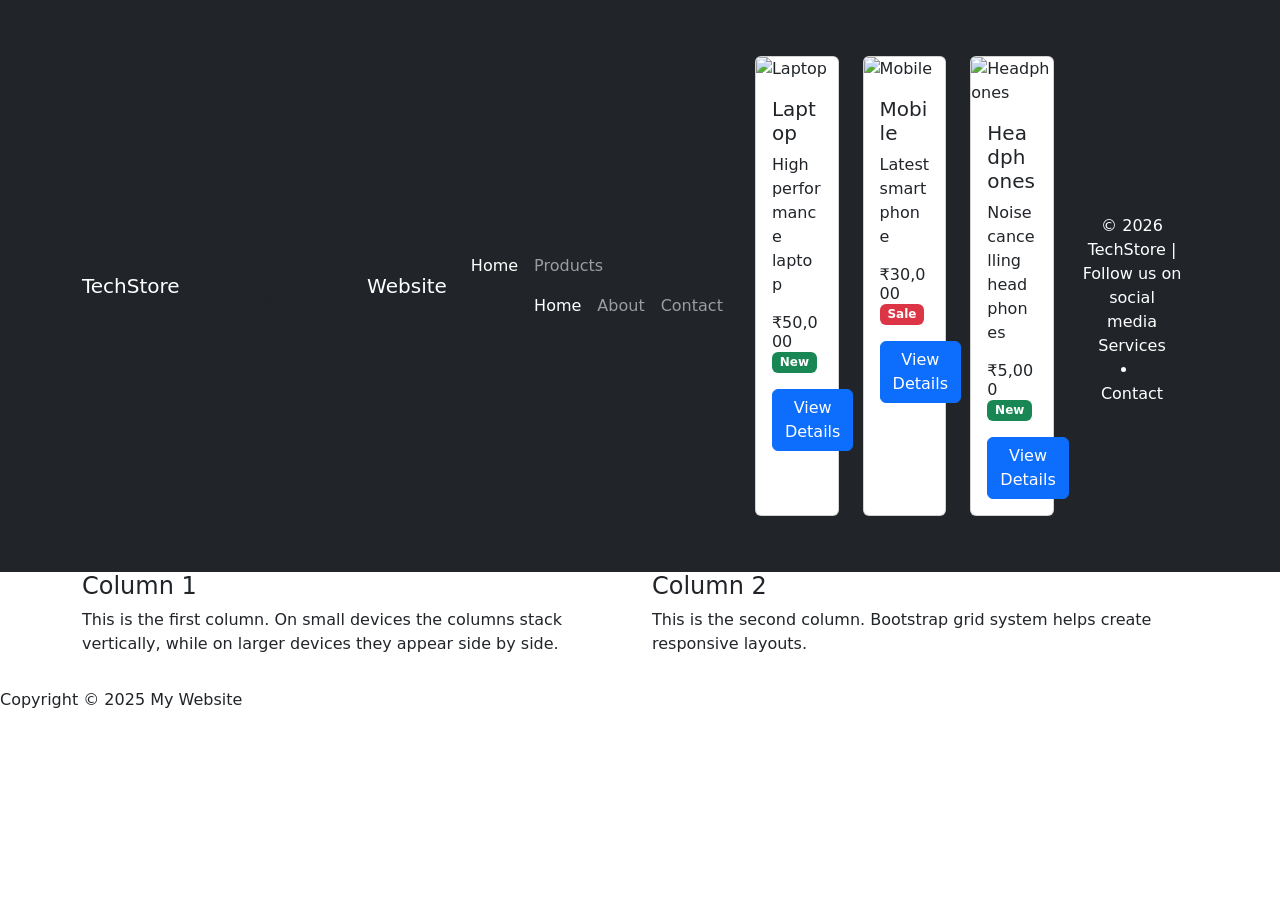
==== commit de541587: "added exp2 inde file" ====
--- a/experiment2/index.html
+++ b/experiment2/index.html
@@ -3,9 +3,10 @@
 <head>
     <meta charset="UTF-8">
     <meta name="viewport" content="width=device-width, initial-scale=1.0">
+
     <title>TechStore</title>
 
-    <!-- Bootstrap CSS -->
+    
     <link href="https://cdn.jsdelivr.net/npm/bootstrap@5.3.3/dist/css/bootstrap.min.css" rel="stylesheet">
 </head>
 <body>
@@ -15,11 +16,38 @@
         <div class="container">
             <a class="navbar-brand" href="#">TechStore</a>
 
+    <title>Responsive Web Page</title>
+
+    <!-- Bootstrap CSS -->
+    <link href="https://cdn.jsdelivr.net/npm/bootstrap@5.3.3/dist/css/bootstrap.min.css" rel="stylesheet">
+
+    <!-- External CSS -->
+    <link rel="stylesheet" href="style.css">
+</head>
+
+
+
+
+<body>
+
+    <!-- Header -->
+    <header>
+        <h1>My Website</h1>
+    </header>
+
+    <!-- Navbar -->
+    <nav class="navbar navbar-expand-lg navbar-dark custom-nav">
+        <div class="container-fluid">
+
+            <a class="navbar-brand" href="#">Website</a>
+
+
             <button class="navbar-toggler" type="button" data-bs-toggle="collapse" data-bs-target="#navbarNav">
                 <span class="navbar-toggler-icon"></span>
             </button>
 
             <div class="collapse navbar-collapse" id="navbarNav">
+
                 <ul class="navbar-nav ms-auto">
                     <li class="nav-item">
                         <a class="nav-link active" href="#">Home</a>
@@ -27,6 +55,13 @@
 
                     <li class="nav-item">
                         <a class="nav-link" href="#">Products</a>
+
+
+                <ul class="navbar-nav ms-auto">
+
+                    <li class="nav-item">
+                        <a class="nav-link active" href="#">Home</a>
+
                     </li>
 
                     <li class="nav-item">
@@ -34,6 +69,7 @@
                     </li>
 
                     <li class="nav-item">
+
                         <a class="nav-link" href="#">Contact</a>
                     </li>
                 </ul>
@@ -147,6 +183,66 @@
     <!-- Footer -->
     <footer class="bg-dark text-white text-center p-3 mt-5">
         © 2026 TechStore | Follow us on social media
+
+                        <a class="nav-link" href="#">Services</a>
+                    </li>
+
+                    <li class="nav-item">
+                        <a class="nav-link" href="#">Contact</a>
+                    </li>
+
+                </ul>
+
+            </div>
+
+        </div>
+    </nav>
+
+    <!-- Content -->
+    <div class="container content">
+
+        <div class="row">
+
+            <!-- Column 1 -->
+            <div class="col-sm-12 col-md-6 col-lg-6 mb-3">
+
+                <div class="box">
+
+                    <h4>Column 1</h4>
+
+                    <p>
+                        This is the first column. On small devices the columns stack vertically,
+                        while on larger devices they appear side by side.
+                    </p>
+
+                </div>
+
+            </div>
+
+            <!-- Column 2 -->
+            <div class="col-sm-12 col-md-6 col-lg-6 mb-3">
+
+                <div class="box">
+
+                    <h4>Column 2</h4>
+
+                    <p>
+                        This is the second column. Bootstrap grid system helps
+                        create responsive layouts.
+                    </p>
+
+                </div>
+
+            </div>
+
+        </div>
+
+    </div>
+
+    <!-- Footer -->
+    <footer>
+        Copyright © 2025 My Website
+
     </footer>
 
     <!-- Bootstrap JS -->
